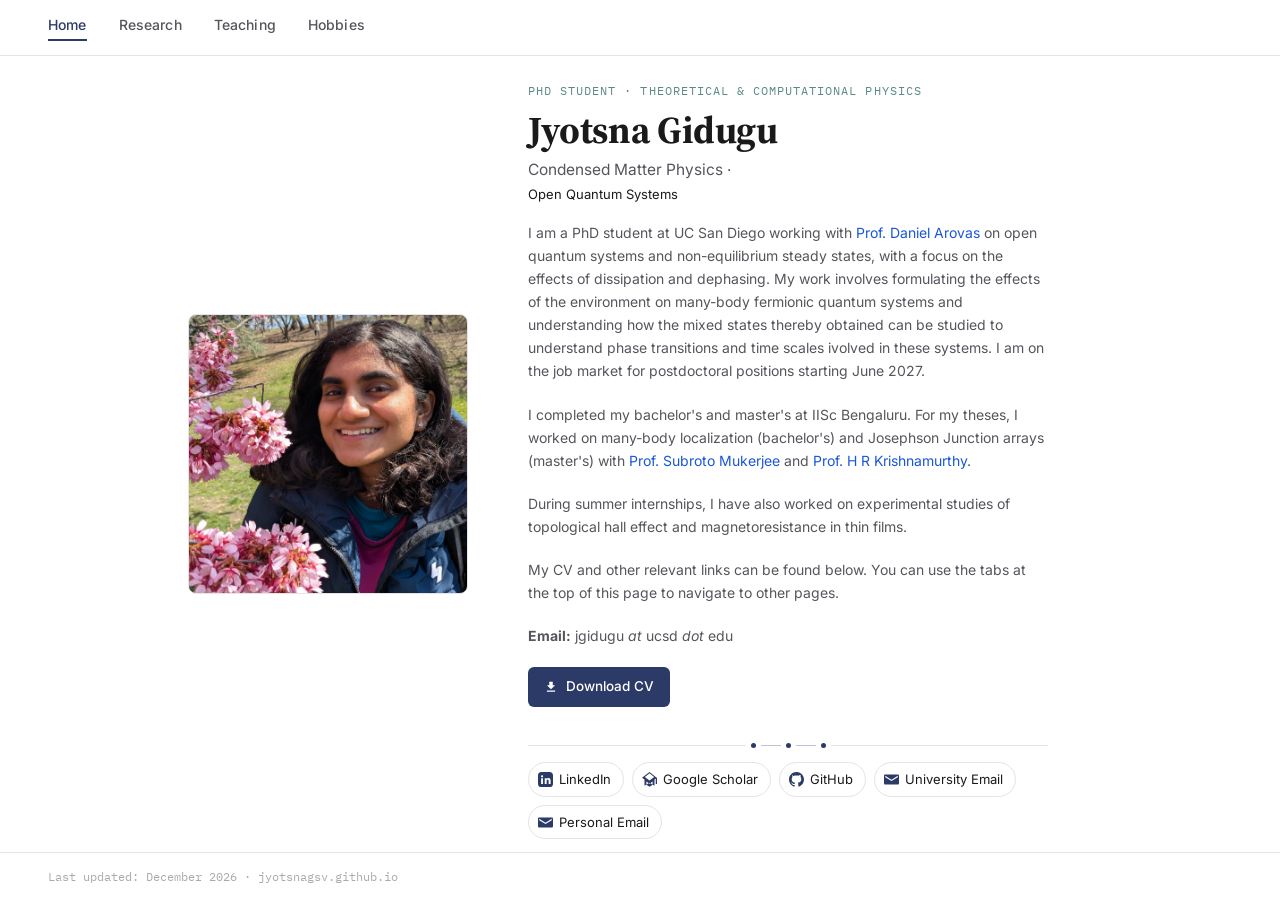
==== index.html @ 65c19bc0 "updated files" ====
<!DOCTYPE html>
<html lang="en">
<head>
<meta charset="UTF-8">
<meta name="viewport" content="width=device-width, initial-scale=1.0">
<title>Jyotsna G </title>
<link rel="preconnect" href="https://fonts.googleapis.com">
<link href="https://fonts.googleapis.com/css2?family=Source+Serif+4:opsz,wght@8..60,400;8..60,600;8..60,700&family=Inter:wght@400;500;600&family=IBM+Plex+Mono:wght@400;500&display=swap" rel="stylesheet">
<style>
  :root{
    --bg:#ffffff;
    --ink:#1a1a1a;
    --ink-soft:#54565c;
    --line:#e4e4e4;
    --accent:#2b3a67;
    --accent-soft:#5b8a87;
    --tag:#f4f5f8;
    --nav-h:56px;
  }
  *{box-sizing:border-box; margin:0; padding:0;}
  html,body{height:100%;}
  body{
    background:var(--bg);
    color:var(--ink);
    font-family:'Inter', sans-serif;
    line-height:1.6;
    display:flex;
    flex-direction:column;
  }
  a{color:#1a56db; text-decoration:none;}
  a:hover{color:#1134a6;}

  /* ---- NAV ---- */
  nav{
    height:var(--nav-h);
    border-bottom:1px solid var(--line);
    display:flex;
    align-items:center;
    justify-content:space-between;
    padding:0 48px;
    position:sticky;
    top:0;
    background:#fff;
    z-index:10;
    flex-shrink:0;
  }
  .nav-brand{
    font-family:'IBM Plex Mono', monospace;
    font-size:13px;
    letter-spacing:.05em;
    color:var(--ink);
    font-weight:500;
  }
  .nav-links{display:flex; gap:32px;}
  .nav-links a{
    font-size:14px;
    font-weight:500;
    color:var(--ink-soft);
    letter-spacing:.01em;
    transition:color .15s;
    padding-bottom:3px;
    border-bottom:2px solid transparent;
  }
  .nav-links a:hover,
  .nav-links a.active{
    color:var(--accent);
    border-bottom-color:var(--accent);
  }

  /* ---- HOME LAYOUT ---- */
  .home-wrap{
    flex:1;
    display:flex;
    align-items:center;
    justify-content:center;
    padding:0 48px;
    max-width:1000px;
    margin:0 auto;
    width:100%;
    gap:60px;
  }

  /* Photo */
  .photo-col{flex-shrink:0;}
  .photo-frame{
    width:280px;
    height:280px;
    border-radius:8px;
    background:var(--tag);
    border:1px solid var(--line);
    display:flex;
    align-items:center;
    justify-content:center;
    overflow:hidden;
  }
  .photo-frame img{width:100%;height:100%;object-fit:cover;display:block;}
  .photo-frame .placeholder{
    text-align:center;
    color:#9a9a9a;
    font-family:'IBM Plex Mono', monospace;
    font-size:10px;
    padding:10px;
    line-height:1.7;
  }

  /* Text column */
  .text-col{flex:1; min-width:0;}
  .eyebrow{
    font-family:'IBM Plex Mono', monospace;
    font-size:11.5px;
    letter-spacing:.09em;
    text-transform:uppercase;
    color:var(--accent-soft);
    margin-bottom:8px;
    margin-top:14px;   
  }
  h1{
    font-family:'Source Serif 4', serif;
    font-weight:700;
    font-size:38px;
    letter-spacing:-0.01em;
    line-height:1.15;
    margin-bottom:6px;
  }
  .role{
    font-size:15.5px;
    color:var(--ink-soft);
    margin-bottom:16px;
    line-height:1.5;
  }
  .role span{color:var(--accent);}

  /* Bio */
  .bio{
    font-size:14px;
    color:var(--ink-soft);
    line-height:1.65;
    margin-bottom:20px;
    max-width:520px;
  }

  /* CV button */
  .btn{
    display:inline-flex;
    align-items:center;
    gap:8px;
    background:var(--accent);
    color:#fff;
    padding:9px 16px;
    border-radius:6px;
    font-size:13.5px;
    font-weight:500;
    margin-bottom:22px;
    white-space:nowrap;
    transition:background .15s;
  }
  .btn:hover{background:var(--accent-soft);color:#fff;}
  .btn svg{width:14px;height:14px;fill:#fff;}

  /* Pills */
  .links{display:flex;flex-wrap:wrap;gap:8px;}
  .link-pill{
    display:inline-flex;
    align-items:center;
    gap:6px;
    padding:6px 12px 6px 9px;
    border:1px solid var(--line);
    border-radius:20px;
    font-size:13px;
    color:var(--ink);
    background:#fff;
    transition:border-color .15s,background .15s;
  }
  .link-pill svg{width:15px;height:15px;flex-shrink:0;fill:var(--accent);}
  .link-pill:hover{border-color:var(--accent-soft);background:var(--tag);color:var(--ink);}

  /* Lattice divider — used as subtle HR between pill groups */
  .lattice-mini{
    display:flex;
    align-items:center;
    gap:0;
    margin:14px 0 14px;
    user-select:none;
    max-width:520px;
  }
  .lattice-mini .seg{flex:1;height:1px;background:var(--line);}
  .lattice-mini .site{width:5px;height:5px;border-radius:50%;background:var(--accent);margin:0 5px;flex-shrink:0;}
  .lattice-mini .bond{width:20px;height:1px;background:var(--accent);opacity:.3;}

  footer{
    border-top:1px solid var(--line);
    padding:14px 48px;
    font-size:12px;
    color:#aaa;
    font-family:'IBM Plex Mono',monospace;
    flex-shrink:0;
  }

  @media(max-width:700px){
    nav{padding:0 20px;}
    .home-wrap{flex-direction:column;padding:30px 20px;gap:28px;align-items:flex-start;}
    .photo-frame{width:160px;height:160px;}
    h1{font-size:28px;}
    footer{padding:14px 20px;}
  }
</style>
</head>
<body>

<div id="nav-placeholder"></div>
<script>
  fetch('nav.html')
    .then(res => res.text())
    .then(html => {
      document.getElementById('nav-placeholder').innerHTML = html;
      const current = location.pathname.split('/').pop() || 'index.html';
      document.querySelectorAll('.nav-links a').forEach(a => {
        if (a.getAttribute('href') === current) a.classList.add('active');
      });
    });
</script>

<div class="home-wrap">

  <!-- LEFT: Photo -->
  <div class="photo-col">
    <div class="photo-frame">
      <!-- Replace with: <img src="photo.jpg" alt="Your Name"> -->
      <img src="photo.jpg" alt="Jyotsna Gidugu">
    </div>
  </div>

  <!-- RIGHT: Text -->
  <div class="text-col">
    <p class="eyebrow">PhD Student · Theoretical &amp; Computational Physics</p>
    <h1>Jyotsna Gidugu</h1>
    <p class="role">Condensed Matter Physics ·<br>
      <span style="color:#1a1a1a; font-size:13px;"> Open Quantum Systems </span>
    </p>

    <p class="bio">
      I am a PhD student at UC San Diego working with <a href="https://profiles.ucsd.edu/daniel.arovas" target="_blank" rel="noopener">Prof. Daniel Arovas</a> on open quantum systems and non-equilibrium steady states,
      with a focus on the effects of dissipation and dephasing.
      My work involves formulating the effects of the environment on many-body fermionic quantum systems and understanding how the mixed states thereby obtained can be studied
      to understand phase transitions and time scales ivolved in these systems.
      I am on the job market for postdoctoral positions starting June 2027.
    </p>

    <p class="bio">
      I completed my bachelor's and master's at IISc Bengaluru. For my theses, I worked on many-body localization (bachelor's) and Josephson Junction arrays (master's) with <a href="https://physics.iisc.ac.in/~smukerjee/" target="_blank" rel="noopener">Prof. Subroto Mukerjee</a> and <a href="https://physics.iisc.ac.in/~hrkrish/" target="_blank" rel="noopener">Prof. H R Krishnamurthy</a>. 
    </p>

    <p class="bio">
      During summer internships, I have also worked on experimental studies of topological hall effect and magnetoresistance in thin films. 
    </p>

    <p class="bio">
      My CV and other relevant links can be found below. You can use the tabs at the top of this page to navigate to other pages.
    </p>

     <p class="bio">
      <strong>Email:</strong> jgidugu <em>at</em> ucsd <em>dot</em> edu
    </p>

    <a class="btn" href="cv.pdf" target="_blank" rel="noopener">
      <svg viewBox="0 0 24 24"><path d="M19 9h-4v-6h-6v6h-4l7 7 7-7zm-14 9v2h14v-2h-14z"/></svg>
      Download CV
    </a>

    <div class="lattice-mini">
      <span class="seg"></span>
      <span class="site"></span><span class="bond"></span>
      <span class="site"></span><span class="bond"></span>
      <span class="site"></span>
      <span class="seg"></span>
    </div>

    <div class="links">
      <a class="link-pill" href="https://www.linkedin.com/in/jyotsna-gidugu" target="_blank" rel="noopener">
        <svg viewBox="0 0 24 24"><path d="M19 0h-14c-2.76 0-5 2.24-5 5v14c0 2.76 2.24 5 5 5h14c2.76 0 5-2.24 5-5v-14c0-2.76-2.24-5-5-5zm-11 19h-3v-9h3v9zm-1.5-10.28c-.97 0-1.75-.79-1.75-1.76s.78-1.75 1.75-1.75 1.75.78 1.75 1.75-.78 1.76-1.75 1.76zm13.5 10.28h-3v-4.5c0-1.07-.02-2.45-1.5-2.45-1.5 0-1.73 1.17-1.73 2.38v4.57h-3v-9h2.88v1.23h.04c.4-.76 1.38-1.56 2.84-1.56 3.04 0 3.6 2 3.6 4.59v4.74z"/></svg>
        LinkedIn
      </a>
      <a class="link-pill" href="https://scholar.google.com/citations?user=XAgdUK8AAAAJ" target="_blank" rel="noopener">
        <svg viewBox="0 0 24 24"><path d="M12 0l-12 9 4 3.1v9.9l8-4.8 8 4.8v-9.9l2-1.6v8.5h2v-9.6l-12-9.4zm0 13.5l-7.5-5.7 7.5-5.7 7.5 5.7-7.5 5.7zm-5 1.5l5 3.8 5-3.8v5.5l-5 3-5-3v-5.5z"/></svg>
        Google Scholar
      </a>
      <a class="link-pill" href="https://github.com/jyotsnagsv" target="_blank" rel="noopener">
        <svg viewBox="0 0 24 24"><path d="M12 0c-6.63 0-12 5.37-12 12 0 5.3 3.44 9.8 8.21 11.39.6.11.82-.26.82-.58 0-.29-.01-1.04-.02-2.04-3.34.73-4.04-1.61-4.04-1.61-.55-1.39-1.34-1.76-1.34-1.76-1.09-.75.08-.73.08-.73 1.21.08 1.84 1.24 1.84 1.24 1.07 1.84 2.81 1.3 3.49.99.11-.78.42-1.31.76-1.61-2.67-.3-5.47-1.34-5.47-5.93 0-1.31.47-2.38 1.24-3.22-.12-.31-.54-1.52.12-3.18 0 0 1.01-.32 3.3 1.23.96-.27 1.98-.4 3-.41 1.02.01 2.04.14 3 .41 2.29-1.55 3.3-1.23 3.3-1.23.66 1.66.24 2.87.12 3.18.77.84 1.24 1.91 1.24 3.22 0 4.61-2.81 5.63-5.49 5.92.43.37.81 1.1.81 2.22 0 1.6-.01 2.89-.01 3.29 0 .32.22.69.83.58 4.76-1.6 8.2-6.1 8.2-11.39 0-6.63-5.37-12-12-12z"/></svg>
        GitHub
      </a>
      <a class="link-pill" href="mailto:jgidugu@ucsd.edu">
        <svg viewBox="0 0 24 24"><path d="M22 4h-20c-1.1 0-2 .9-2 2v12c0 1.1.9 2 2 2h20c1.1 0 2-.9 2-2v-12c0-1.1-.9-2-2-2zm0 4.236l-10 6.25-10-6.25v-2.236l10 6.25 10-6.25v2.236z"/></svg>
        University Email
      </a>
      <a class="link-pill" href="mailto:jyotsnagsv@gmail.com">
        <svg viewBox="0 0 24 24"><path d="M22 4h-20c-1.1 0-2 .9-2 2v12c0 1.1.9 2 2 2h20c1.1 0 2-.9 2-2v-12c0-1.1-.9-2-2-2zm0 4.236l-10 6.25-10-6.25v-2.236l10 6.25 10-6.25v2.236z"/></svg>
        Personal Email
      </a>
    </div>
  </div>

</div>

<footer>Last updated: <span id="last-updated"></span> · jyotsnagsv.github.io</footer>
<script>
  document.getElementById('last-updated').textContent =
    new Date(document.lastModified).toLocaleDateString('en-US', { year: 'numeric', month: 'long' });
</script>

</body>
</html>
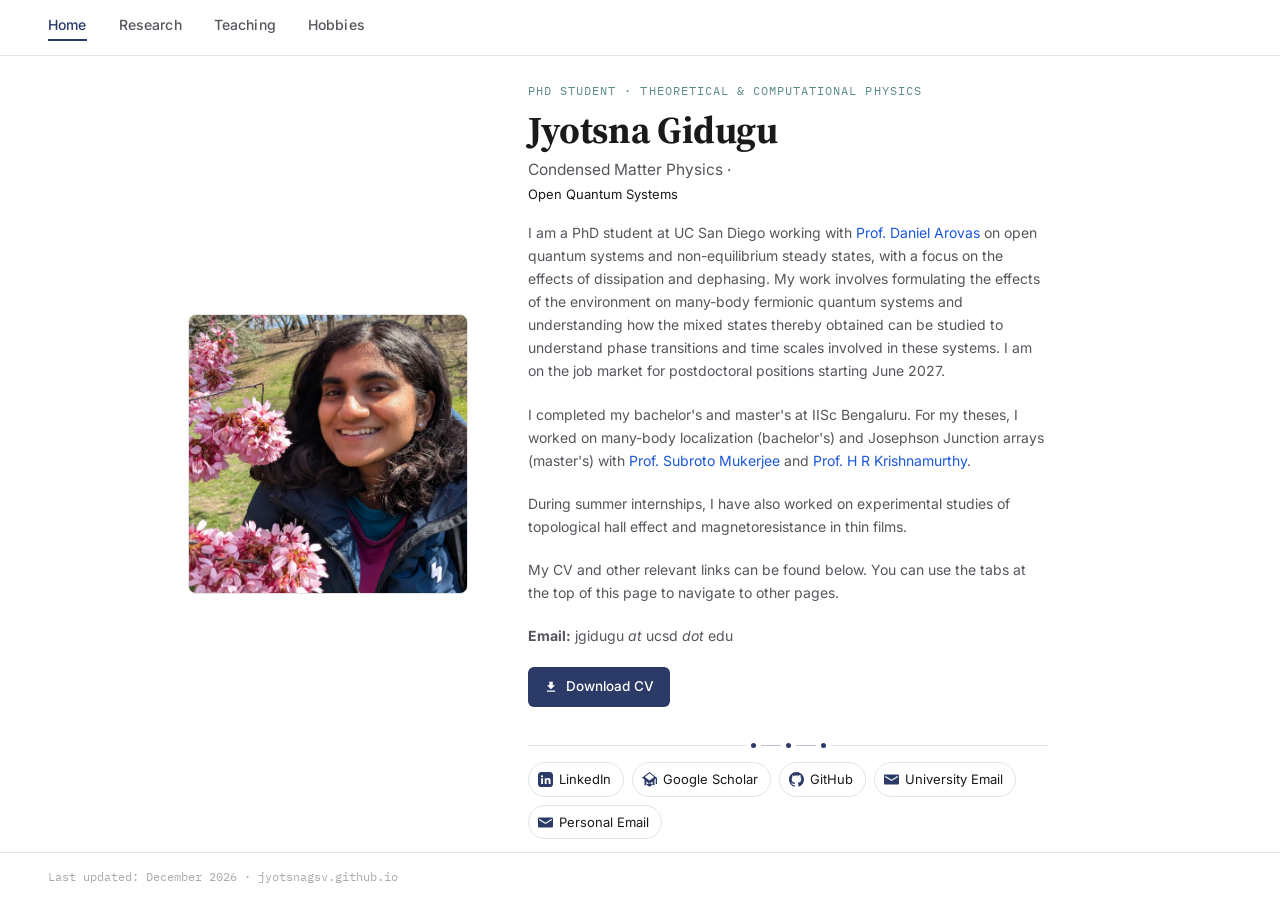
==== commit 00ef65c1: "updated files" ====
--- a/index.html
+++ b/index.html
@@ -242,7 +242,7 @@
       I am a PhD student at UC San Diego working with <a href="https://profiles.ucsd.edu/daniel.arovas" target="_blank" rel="noopener">Prof. Daniel Arovas</a> on open quantum systems and non-equilibrium steady states,
       with a focus on the effects of dissipation and dephasing.
       My work involves formulating the effects of the environment on many-body fermionic quantum systems and understanding how the mixed states thereby obtained can be studied
-      to understand phase transitions and time scales ivolved in these systems.
+      to understand phase transitions and time scales involved in these systems.
       I am on the job market for postdoctoral positions starting June 2027.
     </p>
 
@@ -262,7 +262,7 @@
       <strong>Email:</strong> jgidugu <em>at</em> ucsd <em>dot</em> edu
     </p>
 
-    <a class="btn" href="cv.pdf" target="_blank" rel="noopener">
+    <a class="btn" href="cv_jyotsna_gidugu.pdf" target="_blank" rel="noopener">
       <svg viewBox="0 0 24 24"><path d="M19 9h-4v-6h-6v6h-4l7 7 7-7zm-14 9v2h14v-2h-14z"/></svg>
       Download CV
     </a>
